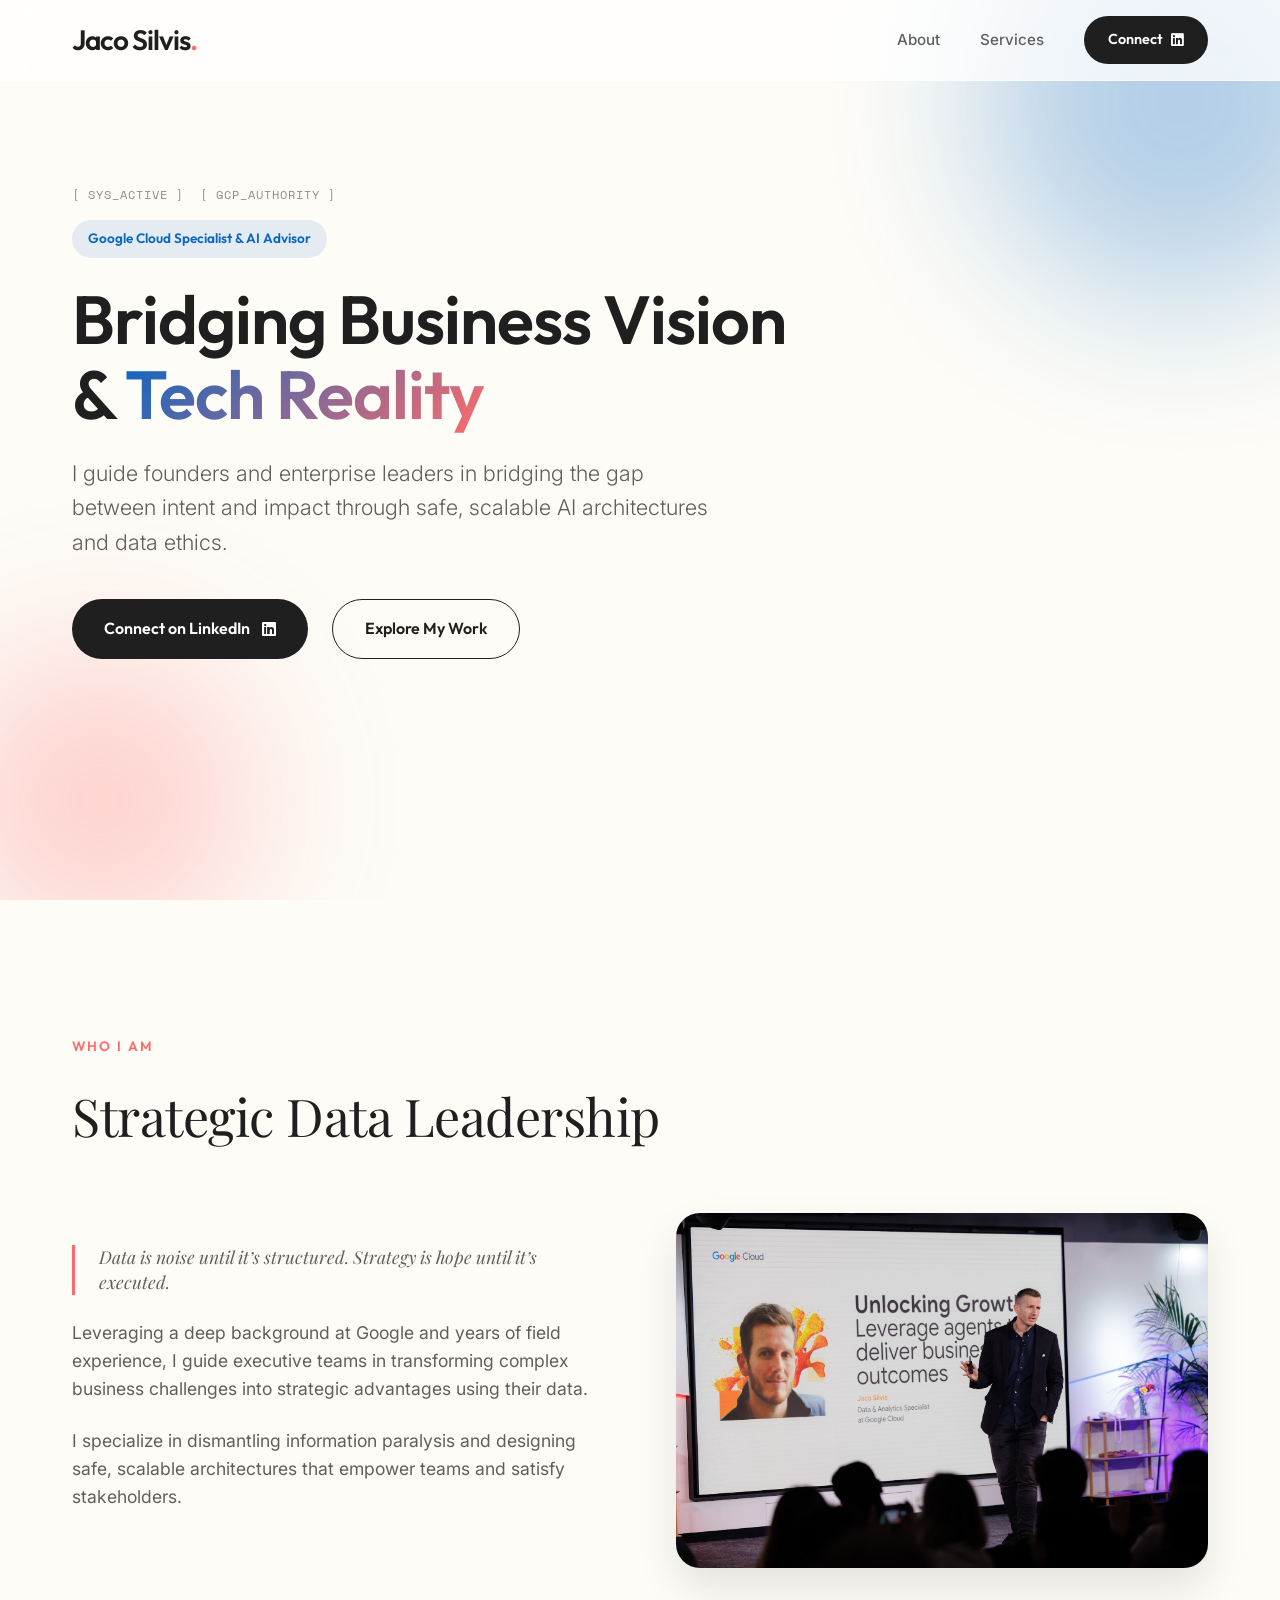
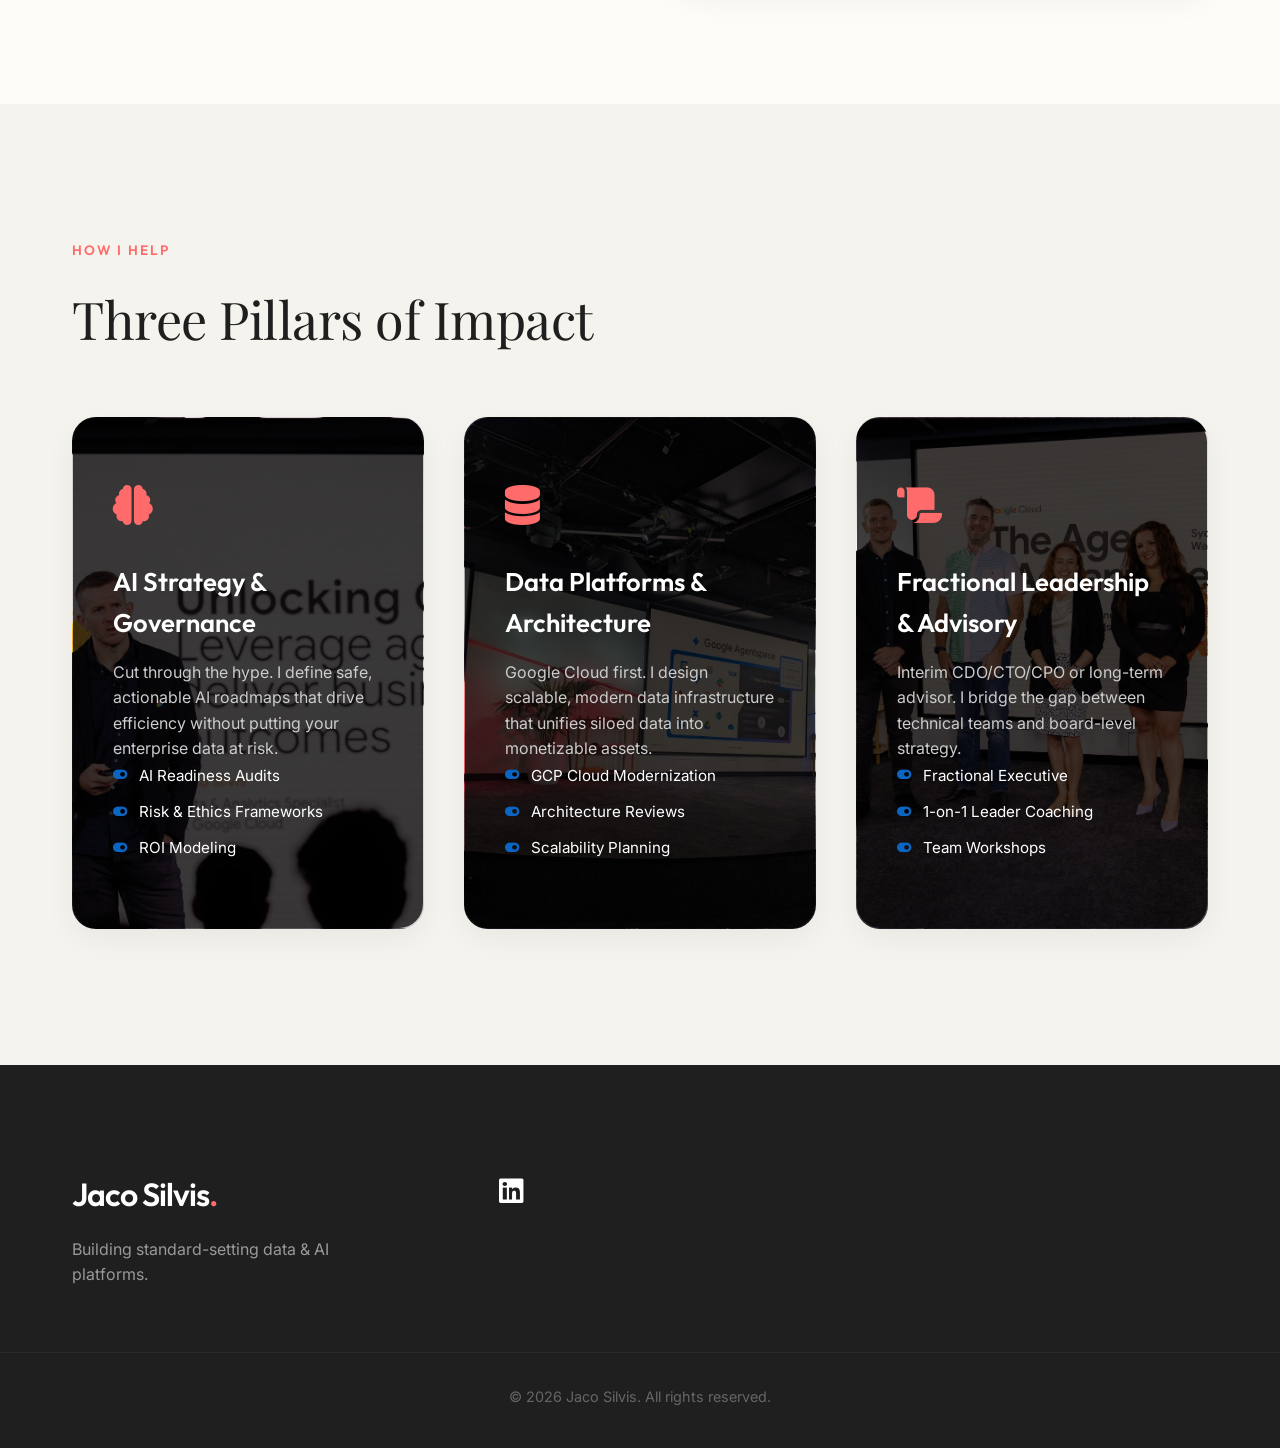
==== index.html @ 07508820 "feat: Initial release of Grand Cru prestige portfolio" ====
<!DOCTYPE html>
<html lang="en">
<head>
    <meta charset="UTF-8">
    <meta name="viewport" content="width=device-width, initial-scale=1.0">
    <title>Jaco Silvis | AI Strategy & Data Leadership</title>
    <meta name="description" content="Jaco Silvis - Google Cloud Specialist, Fractional Leader, and AI Strategist. Bridging the gap between business vision and tech reality.">
    
    <!-- Open Graph for LinkedIn sharing -->
    <meta property="og:title" content="Jaco Silvis | AI Strategy & Data Leadership">
    <meta property="og:description" content="Bridging the gap between business vision and tech reality.">
    <meta property="og:type" content="website">
    
    <!-- Fonts: Adding Playfair Display for headers -->
    <link rel="preconnect" href="https://fonts.googleapis.com">
    <link rel="preconnect" href="https://fonts.gstatic.com" crossorigin>
    <link href="https://fonts.googleapis.com/css2?family=Inter:wght@300;400;500;600&family=Outfit:wght@400;600;800&family=Playfair+Display:ital,wght@0,400;0,600;1,400&family=Space+Mono&display=swap" rel="stylesheet">
    
    <!-- FontAwesome for icons -->
    <link rel="stylesheet" href="https://cdnjs.cloudflare.com/ajax/libs/font-awesome/6.4.0/css/all.min.css">

    <link rel="icon" type="image/png" href="Photos/favicon.png">
    <link rel="stylesheet" href="index.css">
    <script defer src="index.js"></script>
</head>
<body>
    <!-- Header -->
    <header id="site-header" class="glass-header">
        <div class="container header-container">
            <div class="logo">
                <a href="#hero" class="logo-link">Jaco Silvis<span class="accent-dot">.</span></a>
            </div>
            <nav id="main-nav">
                <ul>
                    <li><a href="#about" class="nav-link">About</a></li>
                    <li><a href="#services" class="nav-link">Services</a></li>
                    <li><a href="https://www.linkedin.com/in/jacosilvis/" target="_blank" rel="noopener noreferrer" class="cta-button-nav">Connect <i class="fa-brands fa-linkedin"></i></a></li>
                </ul>
            </nav>
            <button id="mobile-menu-btn" aria-label="Toggle Menu">
                <span class="bar"></span>
                <span class="bar"></span>
                <span class="bar"></span>
            </button>
        </div>
    </header>

    <main>
        <!-- Hero Section -->
        <section id="hero" class="hero-section">
            <div class="hero-bg-geometry">
                <div class="glow-sphere sphere-1"></div>
                <div class="glow-sphere sphere-2"></div>
            </div>
            <div class="container hero-container">
                <div class="hero-content reveal">
                    <div class="hud-badges">
                        <span class="mono-tag">[ SYS_ACTIVE ]</span>
                        <span class="mono-tag">[ GCP_AUTHORITY ]</span>
                    </div>
                    <span class="badge">Google Cloud Specialist & AI Advisor</span>
                    <h1 class="">Bridging Business Vision & <span class="gradient-text">Tech Reality</span></h1>
                    <p class="subtitle">I guide founders and enterprise leaders in bridging the gap between intent and impact through safe, scalable AI architectures and data ethics.</p>
                    <div class="hero-actions">
                        <a href="https://www.linkedin.com/in/jacosilvis/" target="_blank" rel="noopener noreferrer" class="primary-btn">Connect on LinkedIn <i class="fa-brands fa-linkedin"></i></a>
                        <a href="#services" class="secondary-btn">Explore My Work</a>
                    </div>
                </div>
            </div>
        </section>

        <!-- About / Bio Section -->
        <section id="about" class="about-section">
            <div class="container about-container">
                <div class="section-header reveal">
                    <span class="section-badge">Who I Am</span>
                    <h2 class="serif-title">Strategic Data Leadership</h2>
                </div>
                <div class="about-grid">
                    <div class="about-text reveal">
                        <p class="editorial-quote">Data is noise until it’s structured. Strategy is hope until it’s executed.</p>
                        <p>Leveraging a deep background at Google and years of field experience, I guide executive teams in transforming complex business challenges into strategic advantages using their data.</p>
                        <p>I specialize in dismantling information paralysis and designing safe, scalable architectures that empower teams and satisfy stakeholders.</p>
                    </div>
                    <div class="about-image reveal">
                        <!-- Path fixed to relative Photos folder in root -->
                        <img src="Photos/Google%20Agent%20Forum%20Finals_0081.jpg" alt="Jaco Silvis presenting at Google Cloud Agent Forum" class="premium-image">
                    </div>
                </div>
            </div>
        </section>

        <!-- Services Section -->
        <section id="services" class="services-section">
            <div class="container">
                <div class="section-header reveal">
                    <span class="section-badge">How I Help</span>
                    <h2 class="serif-title">Three Pillars of Impact</h2>
                </div>
                <div class="services-grid">
                    <!-- Pillar 1 -->
                    <div class="service-card reveal has-bg strategy-bg glow-card">
                        <div class="service-icon"><i class="fa-solid fa-brain"></i></div>
                        <h3>AI Strategy & Governance</h3>
                        <p>Cut through the hype. I define safe, actionable AI roadmaps that drive efficiency without putting your enterprise data at risk.</p>
                        <ul class="service-list">
                            <li>AI Readiness Audits</li>
                            <li>Risk & Ethics Frameworks</li>
                            <li>ROI Modeling</li>
                        </ul>
                    </div>

                    <!-- Pillar 2 -->
                    <div class="service-card reveal has-bg platform-bg glow-card">
                        <div class="service-icon"><i class="fa-solid fa-database"></i></div>
                        <h3>Data Platforms & Architecture</h3>
                        <p>Google Cloud first. I design scalable, modern data infrastructure that unifies siloed data into monetizable assets.</p>
                        <ul class="service-list">
                            <li>GCP Cloud Modernization</li>
                            <li>Architecture Reviews</li>
                            <li>Scalability Planning</li>
                        </ul>
                    </div>

                    <!-- Pillar 3 -->
                    <div class="service-card reveal has-bg fractional-bg glow-card">
                        <div class="service-icon"><i class="fa-solid fa-scroll"></i></div>
                        <h3>Fractional Leadership & Advisory</h3>
                        <p>Interim CDO/CTO/CPO or long-term advisor. I bridge the gap between technical teams and board-level strategy.</p>
                        <ul class="service-list">
                            <li>Fractional Executive</li>
                            <li>1-on-1 Leader Coaching</li>
                            <li>Team Workshops</li>
                        </ul>
                    </div>
                </div>
            </div>
        </section>

        </section>
    </main>

    <!-- Footer -->
    <footer id="site-footer">
        <div class="container footer-container">
            <div class="footer-left">
                <span class="logo-link">Jaco Silvis<span class="accent-dot">.</span></span>
                <p>Building standard-setting data & AI platforms.</p>
            </div>
            <div class="footer-right">
                <div class="footer-links">
                    <a href="https://www.linkedin.com/in/jacosilvis/" target="_blank" rel="noopener noreferrer" aria-label="LinkedIn"><i class="fa-brands fa-linkedin"></i></a>
                </div>
            </div>
        </div>
        <div class="footer-bottom">
            <p>&copy; 2026 Jaco Silvis. All rights reserved.</p>
        </div>
    </footer>
</body>
</html>
---- index.css ----
/* 
  Jaco Silvis - Personal Website CSS (Unified Synthesis)
  Theme: Ultra-Clean Modernist with Editorial Authority & Tech Edge
*/

:root {
    --bg-primary: #FDFCF7; /* Warm White */
    --bg-secondary: #F4F3ED; /* Soft Warm Gray */
    --text-primary: #1F1F1F; /* Dark Charcoal */
    --text-secondary: #5F5F5F; /* Medium Gray */
    --accent-blue: #0A66C2; /* Professional LinkedIn Blue */
    --accent-royal: #1E3A8A; /* Deep Royal Blue */
    --accent-coral: #FF6B6B; /* Vibrant Coral */
    --glass-bg: rgba(255, 255, 255, 0.75);
    --glass-border: rgba(255, 255, 255, 0.5);
    --shadow-soft: 0 10px 30px rgba(0, 0, 0, 0.05);
    --shadow-heavy: 0 20px 40px rgba(0, 0, 0, 0.1);
    --transition-smooth: all 0.4s cubic-bezier(0.165, 0.84, 0.44, 1);
}

* {
    margin: 0;
    padding: 0;
    box-sizing: border-box;
}

html {
    scroll-behavior: smooth;
    font-size: 16px;
    background-color: var(--bg-primary);
}

body {
    font-family: 'Inter', sans-serif;
    background-color: var(--bg-primary);
    color: var(--text-primary);
    line-height: 1.6;
    overflow-x: hidden;
}

/* Base Typography */
h1, h2, h3, .logo-link {
    font-family: 'Outfit', sans-serif;
    font-weight: 600;
    color: var(--text-primary);
}

/* v3 Editorial Typography Upgrade */
.serif-title {
    font-family: 'Playfair Display', serif;
    font-weight: 400; /* Regular weight for elegance */
    letter-spacing: -0.5px;
}

.serif-italic {
    font-family: 'Playfair Display', serif;
    font-style: italic;
}

.container {
    width: 100%;
    max-width: 1200px;
    margin: 0 auto;
    padding: 0 2rem;
}

/* --- Navigation & Header --- */
.glass-header {
    position: fixed;
    top: 0;
    left: 0;
    width: 100%;
    z-index: 1000;
    background: var(--glass-bg);
    backdrop-filter: blur(12px);
    -webkit-backdrop-filter: blur(12px);
    border-bottom: 1px solid var(--glass-border);
    transition: var(--transition-smooth);
}

.header-container {
    display: flex;
    justify-content: space-between;
    align-items: center;
    height: 5rem;
}

.logo-link {
    font-size: 1.75rem;
    text-decoration: none;
    letter-spacing: -1px;
}

.accent-dot {
    color: var(--accent-coral);
}

nav ul {
    display: flex;
    list-style: none;
    gap: 2.5rem;
    align-items: center;
}

.nav-link {
    text-decoration: none;
    color: var(--text-secondary);
    font-weight: 500;
    font-size: 0.95rem;
    transition: var(--transition-smooth);
    position: relative;
}

.nav-link:hover {
    color: var(--text-primary);
}

.nav-link::after {
    content: '';
    position: absolute;
    bottom: -5px;
    left: 0;
    width: 0;
    height: 2px;
    background: var(--accent-blue);
    transition: var(--transition-smooth);
}

.nav-link:hover::after {
    width: 100%;
}

.cta-button-nav {
    text-decoration: none;
    background: var(--text-primary);
    color: white;
    padding: 0.75rem 1.5rem;
    border-radius: 50px;
    font-family: 'Outfit', sans-serif;
    font-weight: 600;
    font-size: 0.9rem;
    display: flex;
    align-items: center;
    gap: 0.5rem;
    transition: var(--transition-smooth);
}

.cta-button-nav:hover {
    transform: translateY(-2px);
    background: var(--accent-blue);
    box-shadow: var(--shadow-soft);
}

#mobile-menu-btn {
    display: none;
    background: none;
    border: none;
    cursor: pointer;
    flex-direction: column;
    gap: 5px;
}

#mobile-menu-btn .bar {
    width: 25px;
    height: 2px;
    background-color: var(--text-primary);
    transition: var(--transition-smooth);
}

/* --- v2 HUD Badges --- */
.hud-badges {
    display: flex;
    gap: 1rem;
    margin-bottom: 1rem;
}

.mono-tag {
    font-family: 'Space Mono', monospace;
    font-size: 0.75rem;
    color: var(--text-secondary);
    letter-spacing: 1px;
    opacity: 0.7;
}

/* --- Hero Section --- */
.hero-section {
    position: relative;
    min-height: 100vh;
    display: flex;
    align-items: center;
    padding-top: 5rem;
    overflow: hidden;
}

.hero-bg-geometry {
    position: absolute;
    top: 0;
    left: 0;
    width: 100%;
    height: 100%;
    z-index: 1;
}

.glow-sphere {
    position: absolute;
    border-radius: 50%;
    filter: blur(80px);
    z-index: 1;
    opacity: 0.3; /* Subtle */
}

.sphere-1 {
    width: 400px;
    height: 400px;
    background: var(--accent-blue);
    top: -100px;
    right: -100px;
}

.sphere-2 {
    width: 300px;
    height: 300px;
    background: var(--accent-coral);
    bottom: -50px;
    left: -50px;
}

.hero-container {
    position: relative;
    z-index: 2;
}

.hero-content {
    max-width: 750px;
}

.badge {
    display: inline-block;
    background: rgba(10, 102, 194, 0.1);
    color: var(--accent-blue);
    padding: 0.5rem 1rem;
    border-radius: 500px;
    font-weight: 600;
    font-size: 0.85rem;
    margin-bottom: 1.5rem;
    font-family: 'Outfit', sans-serif;
}

.hero-content h1 {
    font-size: 4.25rem;
    line-height: 1.1;
    margin-bottom: 1.5rem;
    letter-spacing: -1px;
}

.gradient-text {
    background: linear-gradient(135deg, var(--accent-blue), var(--accent-coral));
    -webkit-background-clip: text;
    -webkit-text-fill-color: transparent;
}

.subtitle {
    font-size: 1.35rem;
    color: var(--text-secondary);
    margin-bottom: 2.5rem;
    max-width: 650px;
    font-weight: 300;
}

.hero-actions {
    display: flex;
    gap: 1.5rem;
}

.primary-btn {
    text-decoration: none;
    background: var(--text-primary);
    color: white;
    padding: 1rem 2rem;
    border-radius: 50px;
    font-family: 'Outfit', sans-serif;
    font-weight: 600;
    display: flex;
    align-items: center;
    gap: 0.75rem;
    transition: var(--transition-smooth);
}

.primary-btn:hover {
    background: var(--accent-blue);
    transform: translateY(-3px);
    box-shadow: var(--shadow-heavy);
}

.secondary-btn {
    text-decoration: none;
    color: var(--text-primary);
    padding: 1rem 2rem;
    border-radius: 50px;
    font-family: 'Outfit', sans-serif;
    font-weight: 600;
    border: 1px solid var(--text-primary);
    transition: var(--transition-smooth);
}

.secondary-btn:hover {
    background: var(--bg-secondary);
    transform: translateY(-3px);
}

/* --- Section Styling --- */
section {
    padding: 8.5rem 0;
}

.section-badge {
    color: var(--accent-coral);
    font-weight: 600;
    font-size: 0.85rem;
    letter-spacing: 2px;
    text-transform: uppercase;
    display: block;
    margin-bottom: 1rem;
    font-family: 'Outfit', sans-serif;
}

.section-header h2 {
    font-size: 3.25rem;
    letter-spacing: -0.5px;
    margin-bottom: 3.5rem;
}

/* --- About Section --- */
.about-grid {
    display: grid;
    grid-template-columns: 1fr 1fr;
    gap: 4.5rem;
    align-items: center;
}

.about-text p {
    font-size: 1.1rem;
    color: var(--text-secondary);
    margin-bottom: 1.5rem;
}

/* v3 Editorial Quote */
.editorial-quote {
    font-family: 'Playfair Display', serif;
    font-size: 1.4rem;
    font-style: italic;
    color: var(--text-primary);
    border-left: 3px solid var(--accent-coral);
    padding-left: 1.5rem;
    margin-bottom: 2.5rem;
    line-height: 1.4;
    font-weight: 400;
}

.about-image {
    position: relative;
    border-radius: 24px;
    overflow: hidden;
    box-shadow: var(--shadow-heavy);
    transition: var(--transition-smooth);
    max-height: 500px;
}

.about-image:hover {
    transform: scale(1.02);
}

.premium-image {
    width: 100%;
    height: 100%;
    display: block;
    object-fit: cover;
}

/* --- Services Section --- */
.services-section {
    background-color: var(--bg-secondary);
}

.services-grid {
    display: grid;
    grid-template-columns: repeat(3, 1fr);
    gap: 2.5rem;
}

.service-card {
    background: white;
    padding: 3.5rem 2.5rem;
    border-radius: 24px;
    box-shadow: var(--shadow-soft);
    transition: var(--transition-smooth);
    border: 1px solid rgba(0,0,0,0.02);
}

/* v2 Hover Glow */
.glow-card:hover {
    transform: translateY(-10px);
    box-shadow: 0 20px 40px rgba(10, 102, 194, 0.1);
    border-color: rgba(10, 102, 194, 0.3);
}

.service-card.has-bg {
    position: relative;
    background-size: cover;
    background-position: center;
    color: white;
}

.service-card.has-bg::before {
    content: '';
    position: absolute;
    top: 0;
    left: 0;
    width: 100%;
    height: 100%;
    background: rgba(0, 0, 0, 0.75); /* Dark overlay */
    z-index: 1;
    border-radius: 24px;
}

.service-card.has-bg > * {
    position: relative;
    z-index: 2;
}

.service-card.has-bg h3 {
    color: white;
}

.service-card.has-bg p {
    color: #cccccc;
}

.service-card.has-bg .service-list li {
    color: white;
}

.fractional-bg {
    background-image: url('Photos/Google%20Agent%20Forum%20Finals_0040.jpg');
}

.strategy-bg {
    background-image: url('Photos/Google%20Agent%20Forum%20Finals_0084.jpg');
}

.platform-bg {
    background-image: url('Photos/c3d35ae3-5fc9-46b0-8287-623e329f5ef6.jpeg');
}

.service-icon {
    font-size: 2.5rem;
    color: var(--accent-coral);
    margin-bottom: 1.5rem;
}

.service-card h3 {
    font-size: 1.6rem;
    margin-bottom: 1rem;
    font-family: 'Outfit', sans-serif;
}

.service-card p {
    color: var(--text-secondary);
    margin-bottom: 2rem;
    font-size: 1rem;
    height: 4.5rem;
}

.service-list {
    list-style: none;
}

.service-list li {
    font-size: 0.95rem;
    color: var(--text-primary);
    margin-bottom: 0.75rem;
    display: flex;
    align-items: center;
    gap: 0.75rem;
}

.service-list li::before {
    content: '\f205';
    font-family: 'Font Awesome 6 Free';
    font-weight: 900;
    color: var(--accent-blue);
    font-size: 0.8rem;
}

/* --- Resources Section --- */
.resources-grid {
    display: grid;
    grid-template-columns: 1fr 1fr;
    gap: 2.5rem;
}

.resource-card {
    background: white;
    padding: 3rem;
    border-radius: 24px;
    box-shadow: var(--shadow-soft);
    transition: var(--transition-smooth);
    position: relative;
    overflow: hidden;
}

.resource-card:hover {
    transform: scale(1.02);
    box-shadow: var(--shadow-heavy);
}

.resource-card .tag {
    display: inline-block;
    background: var(--bg-secondary);
    color: var(--text-secondary);
    padding: 0.4rem 0.8rem;
    border-radius: 5px;
    font-size: 0.8rem;
    font-weight: 600;
    margin-bottom: 1.5rem;
}

.resource-card h3 {
    font-size: 1.6rem;
    margin-bottom: 1rem;
    line-height: 1.3;
}

.resource-card p {
    color: var(--text-secondary);
    margin-bottom: 2rem;
}

.arrow-link {
    text-decoration: none;
    color: var(--accent-blue);
    font-weight: 600;
    display: flex;
    align-items: center;
    gap: 0.5rem;
    transition: var(--transition-smooth);
}

.arrow-link:hover {
    gap: 1rem;
}

/* --- Footer --- */
#site-footer {
    background: var(--text-primary);
    color: white;
    padding: 6.5rem 0 2.5rem;
}

.footer-container {
    display: grid;
    grid-template-columns: 1fr 2fr;
    gap: 4.5rem;
    margin-bottom: 4em;
}

.footer-left .logo-link {
    color: white;
    font-size: 2rem;
    margin-bottom: 1rem;
    display: block;
}

.footer-left p {
    color: #999;
    max-width: 300px;
}

.footer-right {
    display: grid;
    grid-template-columns: 1fr auto;
    gap: 3.5rem;
    align-items: start;
}

.newsletter-box h4 {
    color: white;
    font-family: 'Outfit', sans-serif;
    margin-bottom: 1rem;
}

.newsletter-form {
    display: flex;
    gap: 1rem;
    margin-bottom: 0.5rem;
}

.newsletter-form input {
    flex: 1;
    background: rgba(255,255,255,0.05);
    border: 1px solid rgba(255,255,255,0.1);
    padding: 1.25rem;
    border-radius: 12px;
    color: white;
    font-family: 'Inter', sans-serif;
}

.newsletter-form input:focus {
    outline: none;
    border-color: var(--accent-blue);
    background: rgba(255,255,255,0.1);
}

.submit-btn {
    background: var(--accent-blue);
    color: white;
    border: none;
    padding: 1.25rem 1.5rem;
    border-radius: 12px;
    cursor: pointer;
    transition: var(--transition-smooth);
}

.submit-btn:hover {
    background: var(--accent-coral);
    transform: translateY(-2px);
}

.form-disclaimer {
    font-size: 0.8rem;
    color: #666;
}

.footer-links a {
    color: white;
    font-size: 1.75rem;
    transition: var(--transition-smooth);
}

.footer-links a:hover {
    color: var(--accent-blue);
}

.footer-bottom {
    border-top: 1px solid rgba(255,255,255,0.05);
    padding-top: 2rem;
    text-align: center;
    color: #666;
    font-size: 0.9rem;
}

/* --- Animations --- */
.reveal {
    opacity: 0;
    transform: translateY(30px);
    transition: opacity 0.8s ease, transform 0.8s ease;
}

.reveal.active {
    opacity: 1;
    transform: translateY(0);
}

/* --- Responsive Media Queries --- */
@media (max-width: 1024px) {
    .hero-content h1 { font-size: 3.75rem; }
    .services-grid { grid-template-columns: 1fr 1fr; }
    .about-grid { grid-template-columns: 1fr; gap: 3.5rem; }
}

@media (max-width: 768px) {
    .header-container { padding: 0: 1.5rem; }
    nav { display: none; }
    
    #main-nav.active {
        display: block;
        position: absolute;
        top: 5rem;
        left: 0;
        width: 100%;
        background: var(--glass-bg);
        backdrop-filter: blur(12px);
        -webkit-backdrop-filter: blur(12px);
        padding: 2.5rem;
        border-bottom: 1px solid var(--glass-border);
        box-shadow: var(--shadow-heavy);
        z-index: 999;
    }
    
    #main-nav.active ul {
        flex-direction: column;
        gap: 1.5rem;
        align-items: flex-start;
    }
    
    #mobile-menu-btn { display: flex; }
    
    .hero-content h1 { font-size: 3rem; }
    .hero-actions { flex-direction: column; }
    
    .services-grid { grid-template-columns: 1fr; }
    .resources-grid { grid-template-columns: 1fr; }
    
    .footer-container { grid-template-columns: 1fr; gap: 3.5rem; }
    .footer-right { grid-template-columns: 1fr; }
}
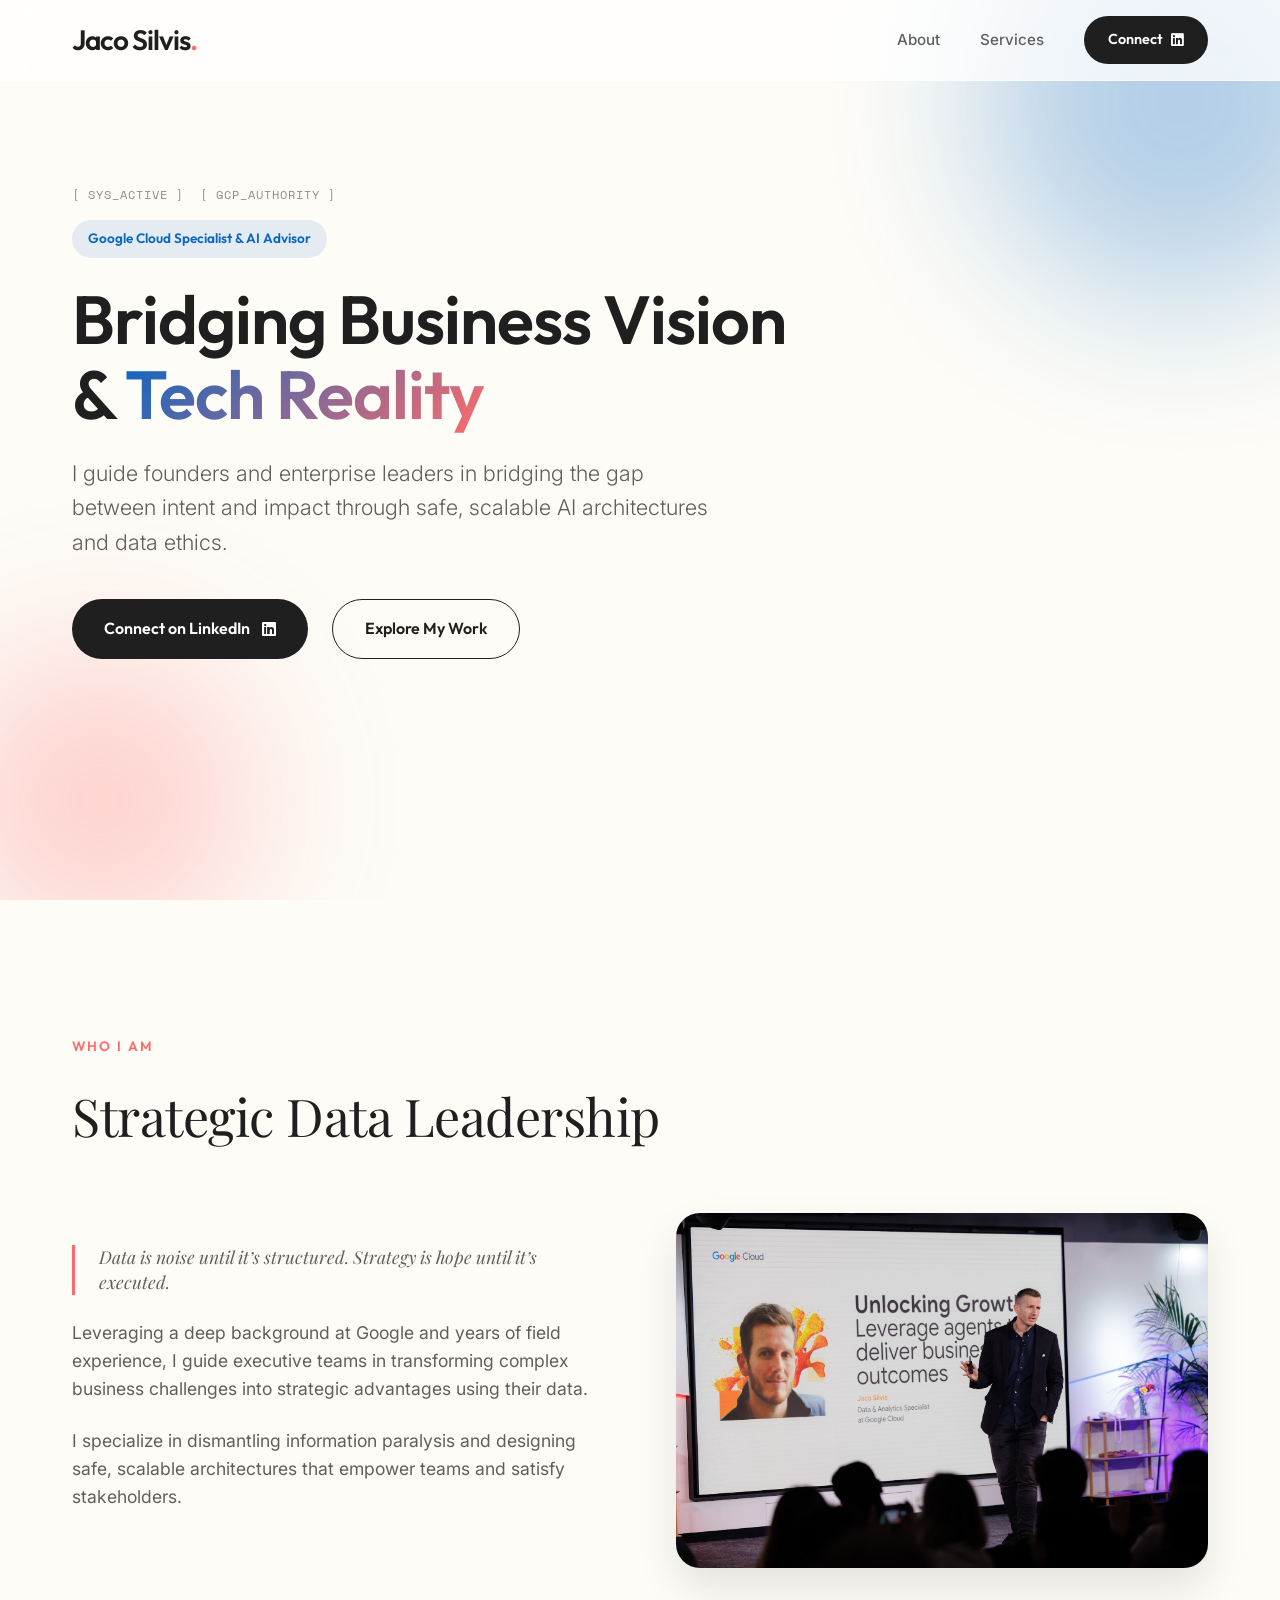
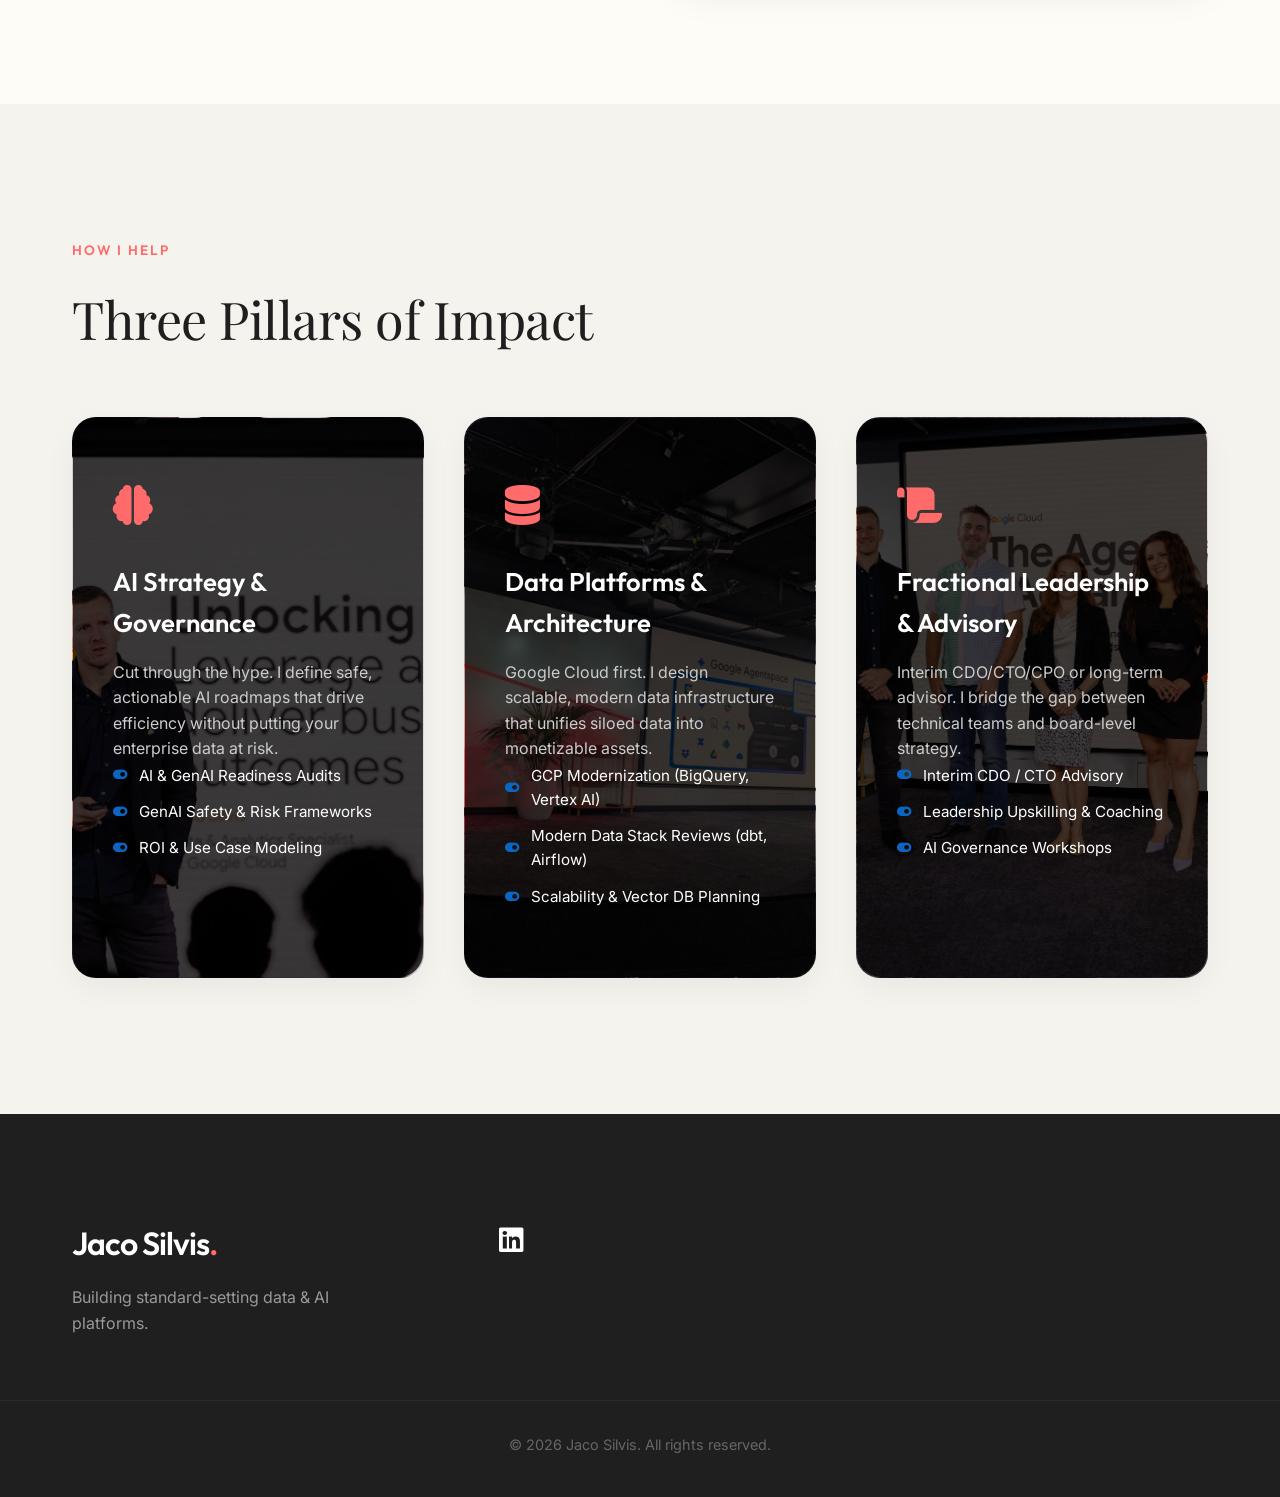
==== commit e7e53752: "geo" ====
--- a/index.html
+++ b/index.html
@@ -5,11 +5,14 @@
     <meta name="viewport" content="width=device-width, initial-scale=1.0">
     <title>Jaco Silvis | AI Strategy & Data Leadership</title>
     <meta name="description" content="Jaco Silvis - Google Cloud Specialist, Fractional Leader, and AI Strategist. Bridging the gap between business vision and tech reality.">
+    <meta name="author" content="Jaco Silvis">
     
     <!-- Open Graph for LinkedIn sharing -->
     <meta property="og:title" content="Jaco Silvis | AI Strategy & Data Leadership">
     <meta property="og:description" content="Bridging the gap between business vision and tech reality.">
     <meta property="og:type" content="website">
+    <meta property="og:url" content="https://jacosilvis.github.io/jsverse/">
+    <meta property="og:image" content="https://jacosilvis.github.io/jsverse/Photos/Google%20Agent%20Forum%20Finals_0081.jpg">
     
     <!-- Fonts: Adding Playfair Display for headers -->
     <link rel="preconnect" href="https://fonts.googleapis.com">
@@ -19,9 +22,32 @@
     <!-- FontAwesome for icons -->
     <link rel="stylesheet" href="https://cdnjs.cloudflare.com/ajax/libs/font-awesome/6.4.0/css/all.min.css">
 
-    <link rel="icon" type="image/png" href="Photos/favicon.png">
+    <link rel="icon" type="image/png" href="Photos/purple_favicon.png">
     <link rel="stylesheet" href="index.css">
     <script defer src="index.js"></script>
+    <!-- Generative Engine Optimization (GEO) / Structured Data -->
+    <script type="application/ld+json">
+    {
+      "@context": "https://schema.org",
+      "@type": "Person",
+      "name": "Jaco Silvis",
+      "jobTitle": "Google Cloud Specialist & AI Advisor",
+      "description": "Google Cloud Specialist, Fractional Leader, and AI Strategist. Bridging the gap between business vision and tech reality.",
+      "url": "https://jacosilvis.github.io/jsverse/",
+      "image": "https://jacosilvis.github.io/jsverse/Photos/Google%20Agent%20Forum%20Finals_0081.jpg",
+      "sameAs": [
+        "https://www.linkedin.com/in/jacosilvis/"
+      ],
+      "knowsAbout": [
+        "AI Strategy",
+        "Google Cloud Platform (GCP)",
+        "Generative AI (Vertex AI / LLMs)",
+        "Data Architecture & Governance",
+        "Fractional Leadership (CDO/CTO)",
+        "Data Ethics & Risk Management"
+      ]
+    }
+    </script>
 </head>
 <body>
     <!-- Header -->
@@ -104,9 +130,9 @@
                         <h3>AI Strategy & Governance</h3>
                         <p>Cut through the hype. I define safe, actionable AI roadmaps that drive efficiency without putting your enterprise data at risk.</p>
                         <ul class="service-list">
-                            <li>AI Readiness Audits</li>
-                            <li>Risk & Ethics Frameworks</li>
-                            <li>ROI Modeling</li>
+                            <li>AI & GenAI Readiness Audits</li>
+                            <li>GenAI Safety & Risk Frameworks</li>
+                            <li>ROI & Use Case Modeling</li>
                         </ul>
                     </div>
 
@@ -116,9 +142,9 @@
                         <h3>Data Platforms & Architecture</h3>
                         <p>Google Cloud first. I design scalable, modern data infrastructure that unifies siloed data into monetizable assets.</p>
                         <ul class="service-list">
-                            <li>GCP Cloud Modernization</li>
-                            <li>Architecture Reviews</li>
-                            <li>Scalability Planning</li>
+                            <li>GCP Modernization (BigQuery, Vertex AI)</li>
+                            <li>Modern Data Stack Reviews (dbt, Airflow)</li>
+                            <li>Scalability & Vector DB Planning</li>
                         </ul>
                     </div>
 
@@ -128,9 +154,9 @@
                         <h3>Fractional Leadership & Advisory</h3>
                         <p>Interim CDO/CTO/CPO or long-term advisor. I bridge the gap between technical teams and board-level strategy.</p>
                         <ul class="service-list">
-                            <li>Fractional Executive</li>
-                            <li>1-on-1 Leader Coaching</li>
-                            <li>Team Workshops</li>
+                            <li>Interim CDO / CTO Advisory</li>
+                            <li>Leadership Upskilling & Coaching</li>
+                            <li>AI Governance Workshops</li>
                         </ul>
                     </div>
                 </div>
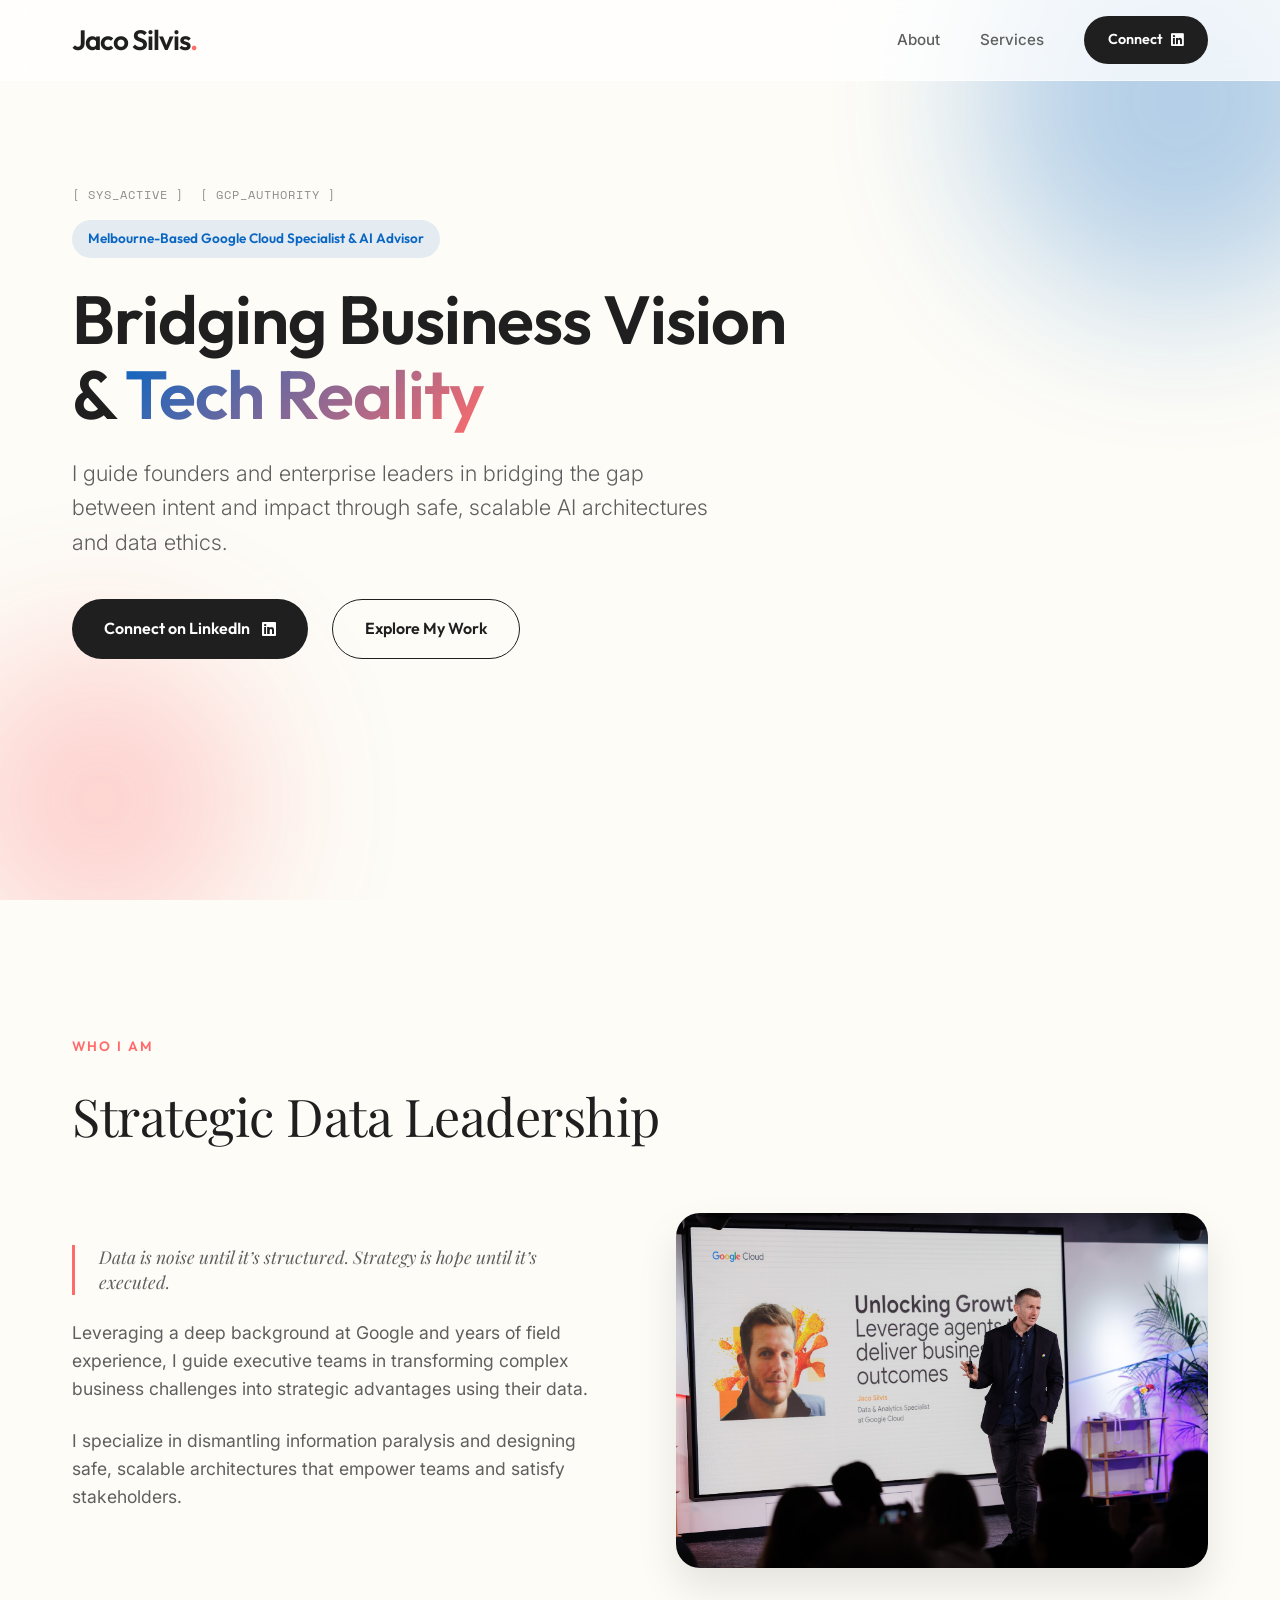
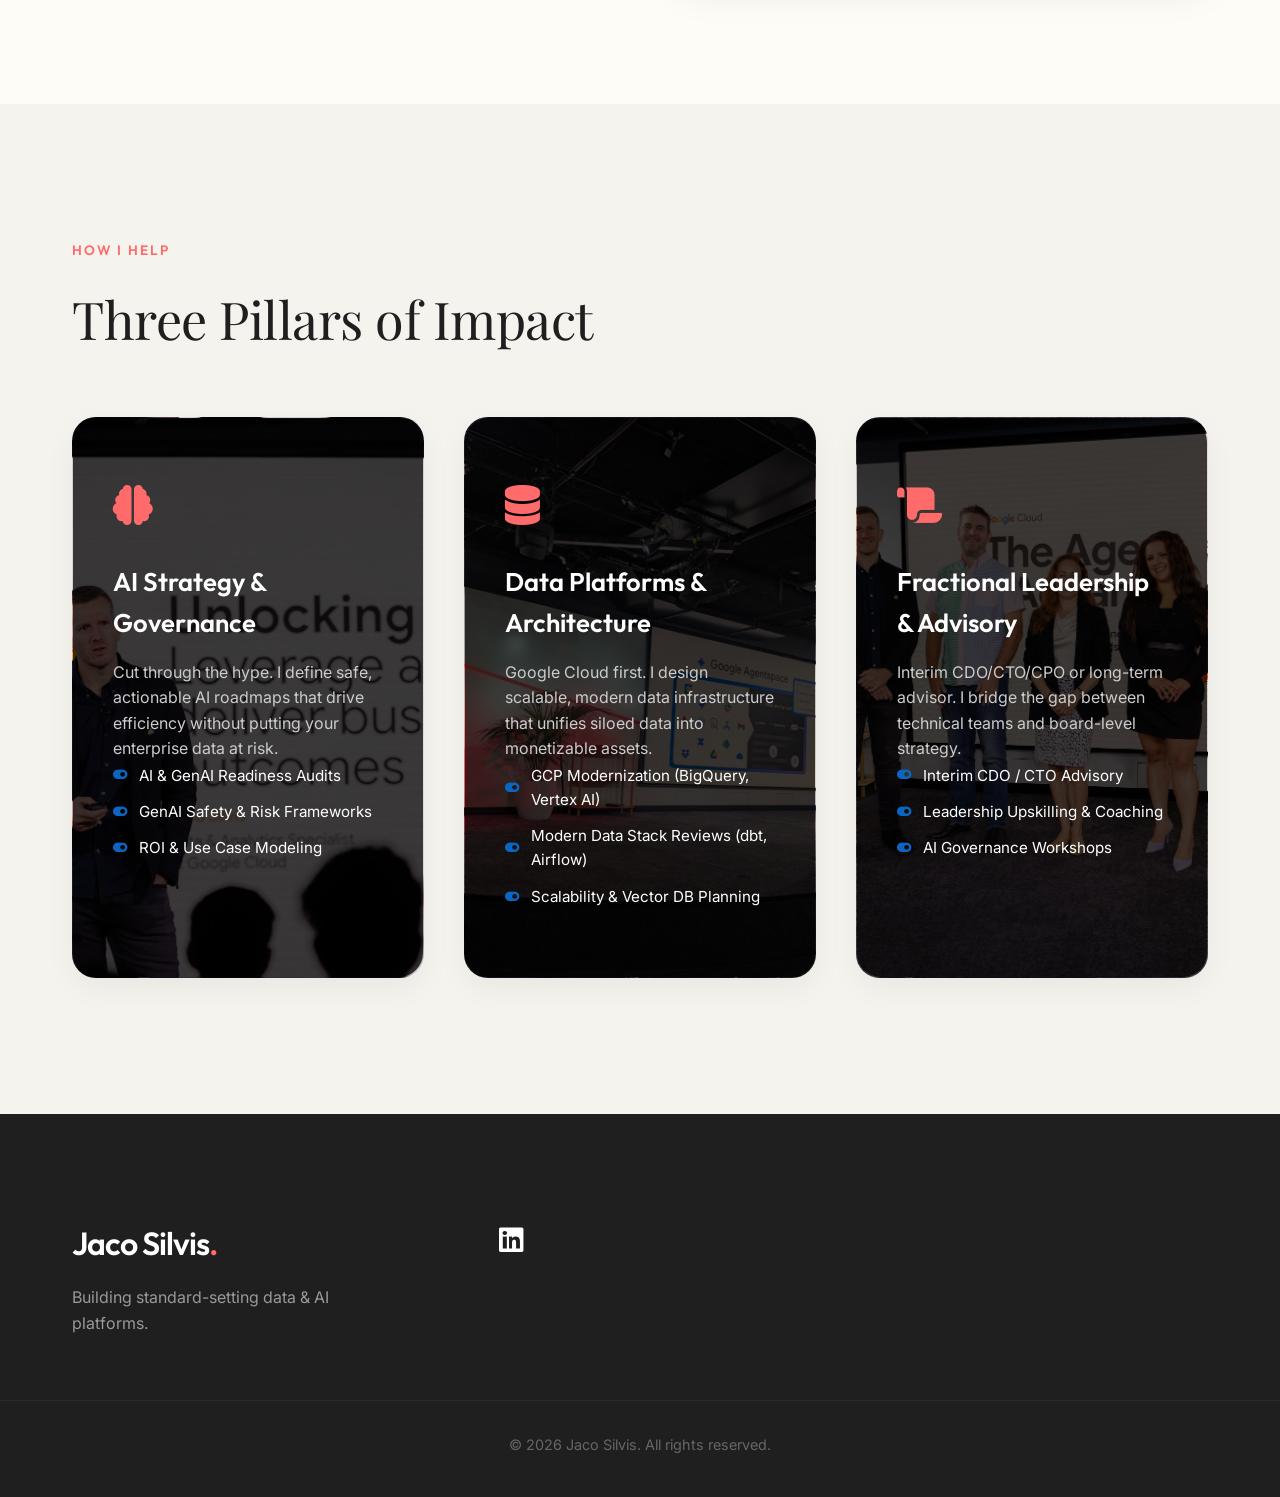
==== commit 70ecf182: "updates to location tags" ====
--- a/index.html
+++ b/index.html
@@ -4,7 +4,7 @@
     <meta charset="UTF-8">
     <meta name="viewport" content="width=device-width, initial-scale=1.0">
     <title>Jaco Silvis | AI Strategy & Data Leadership</title>
-    <meta name="description" content="Jaco Silvis - Google Cloud Specialist, Fractional Leader, and AI Strategist. Bridging the gap between business vision and tech reality.">
+    <meta name="description" content="Jaco Silvis - Melbourne-based Google Cloud Specialist, Fractional Leader, and AI Strategist. Bridging the gap between business vision and tech reality.">
     <meta name="author" content="Jaco Silvis">
     
     <!-- Open Graph for LinkedIn sharing -->
@@ -35,6 +35,12 @@
       "description": "Google Cloud Specialist, Fractional Leader, and AI Strategist. Bridging the gap between business vision and tech reality.",
       "url": "https://jacosilvis.github.io/jsverse/",
       "image": "https://jacosilvis.github.io/jsverse/Photos/Google%20Agent%20Forum%20Finals_0081.jpg",
+      "address": {
+        "@type": "PostalAddress",
+        "addressLocality": "Melbourne",
+        "addressRegion": "VIC",
+        "addressCountry": "Australia"
+      },
       "sameAs": [
         "https://www.linkedin.com/in/jacosilvis/"
       ],
@@ -84,7 +90,7 @@
                         <span class="mono-tag">[ SYS_ACTIVE ]</span>
                         <span class="mono-tag">[ GCP_AUTHORITY ]</span>
                     </div>
-                    <span class="badge">Google Cloud Specialist & AI Advisor</span>
+                    <span class="badge">Melbourne-Based Google Cloud Specialist & AI Advisor</span>
                     <h1 class="">Bridging Business Vision & <span class="gradient-text">Tech Reality</span></h1>
                     <p class="subtitle">I guide founders and enterprise leaders in bridging the gap between intent and impact through safe, scalable AI architectures and data ethics.</p>
                     <div class="hero-actions">
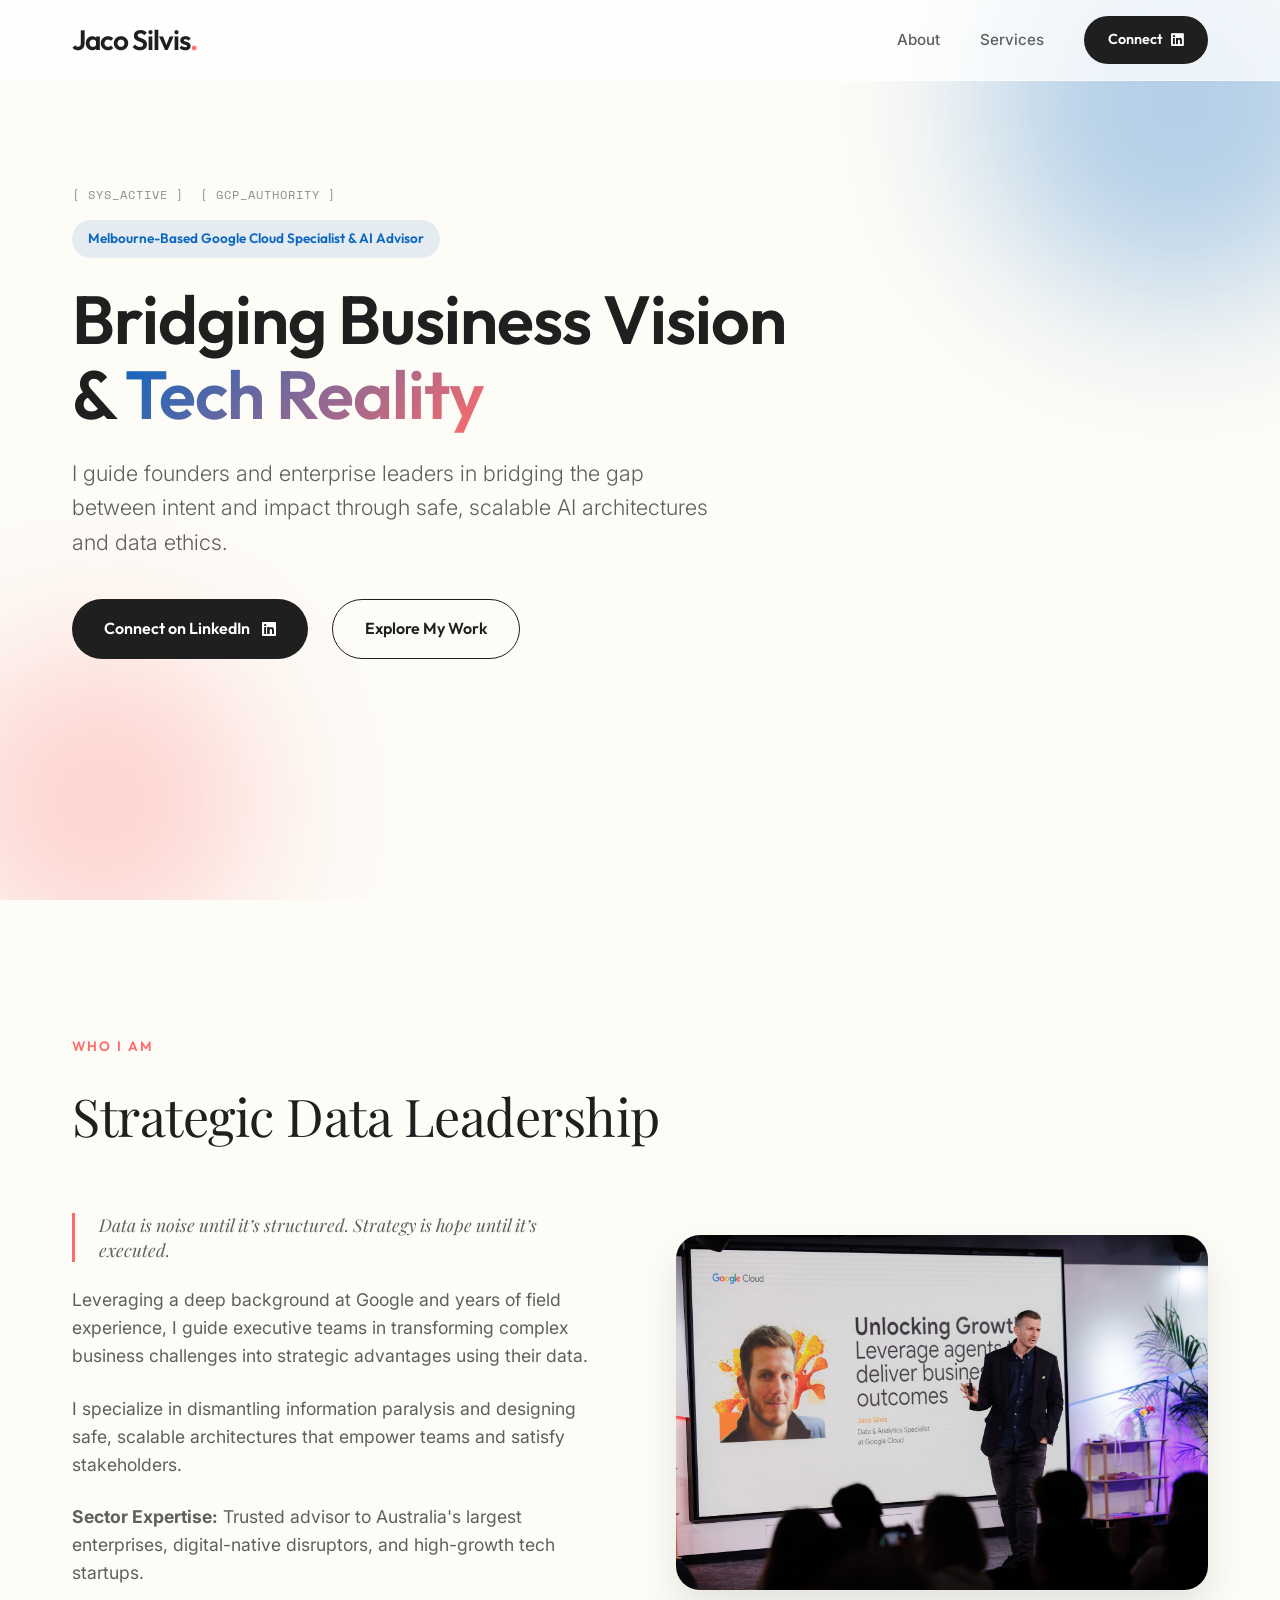
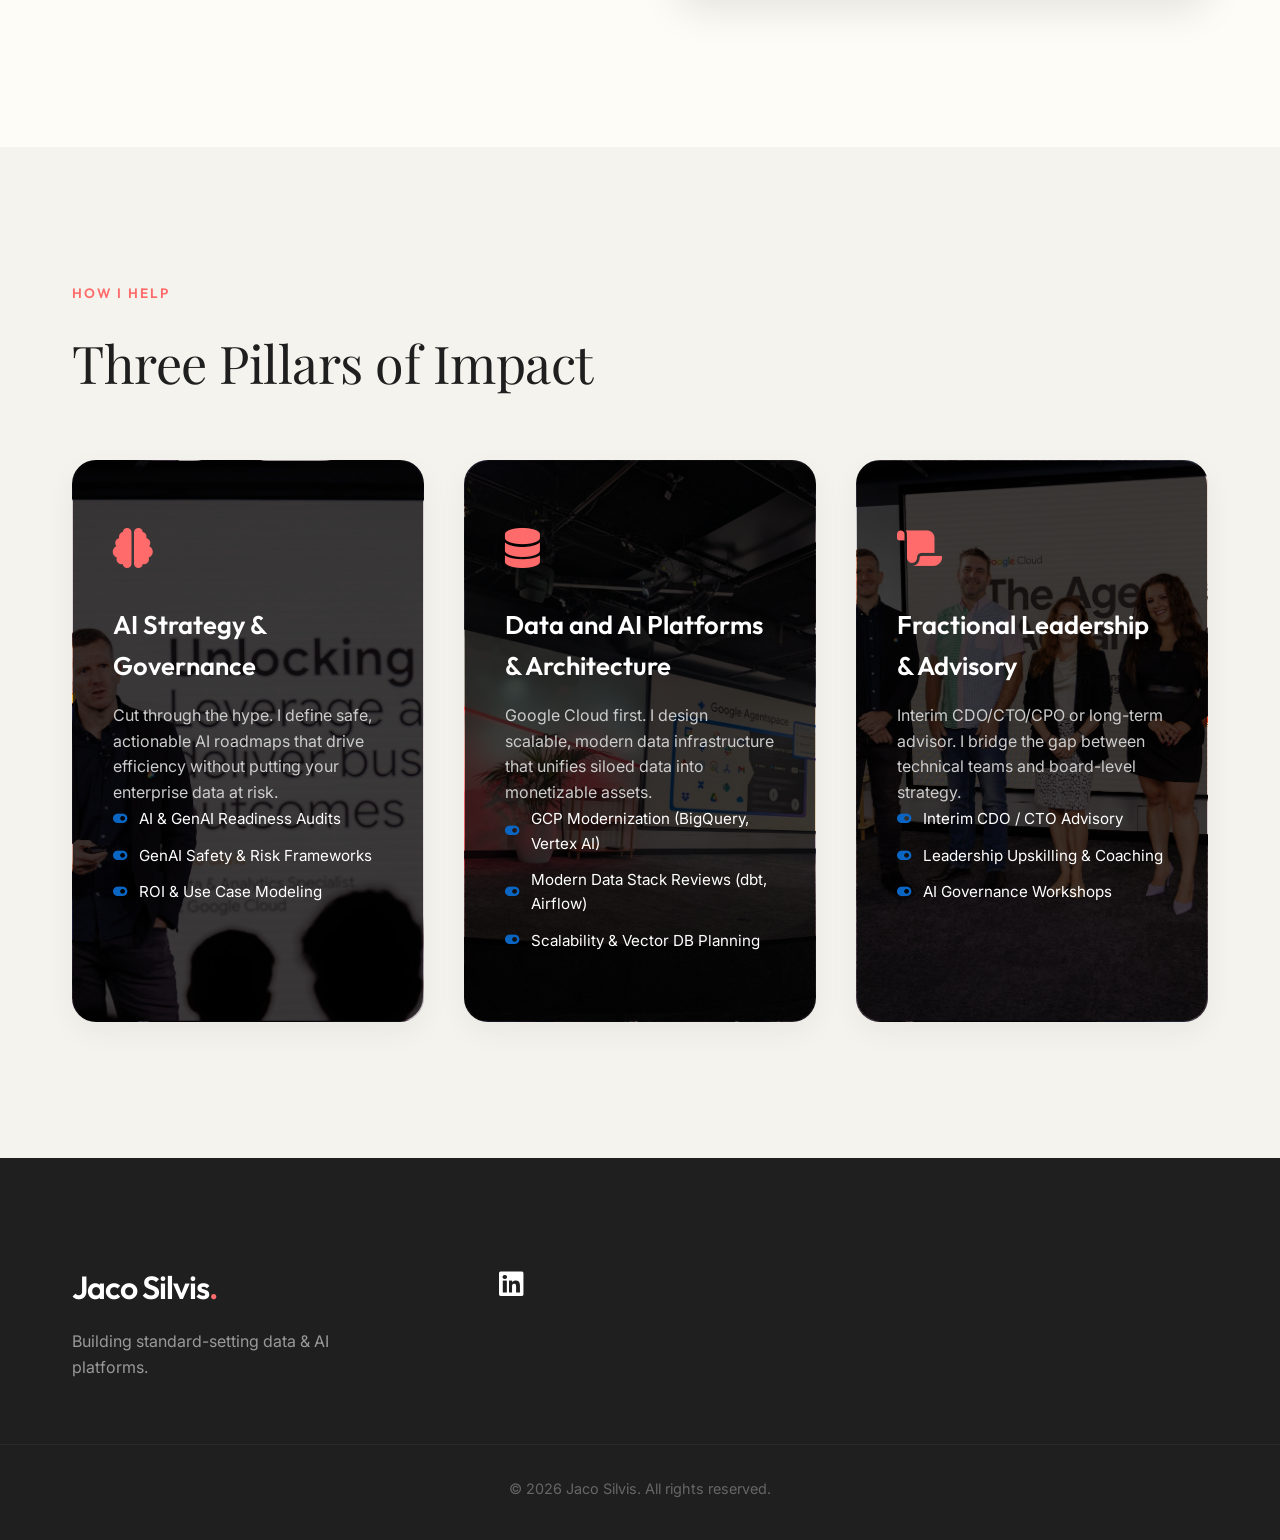
==== commit b0de9f82: "updates to headers" ====
--- a/index.html
+++ b/index.html
@@ -90,8 +90,8 @@
                         <span class="mono-tag">[ SYS_ACTIVE ]</span>
                         <span class="mono-tag">[ GCP_AUTHORITY ]</span>
                     </div>
-                    <span class="badge">Melbourne-Based Google Cloud Specialist & AI Advisor</span>
-                    <h1 class="">Bridging Business Vision & <span class="gradient-text">Tech Reality</span></h1>
+                    <h1 class="badge">Melbourne-Based Google Cloud Specialist & AI Advisor</h1>
+                    <h2 class="hero-title">Bridging Business Vision & <span class="gradient-text">Tech Reality</span></h2>
                     <p class="subtitle">I guide founders and enterprise leaders in bridging the gap between intent and impact through safe, scalable AI architectures and data ethics.</p>
                     <div class="hero-actions">
                         <a href="https://www.linkedin.com/in/jacosilvis/" target="_blank" rel="noopener noreferrer" class="primary-btn">Connect on LinkedIn <i class="fa-brands fa-linkedin"></i></a>
@@ -113,6 +113,7 @@
                         <p class="editorial-quote">Data is noise until it’s structured. Strategy is hope until it’s executed.</p>
                         <p>Leveraging a deep background at Google and years of field experience, I guide executive teams in transforming complex business challenges into strategic advantages using their data.</p>
                         <p>I specialize in dismantling information paralysis and designing safe, scalable architectures that empower teams and satisfy stakeholders.</p>
+                        <p><strong>Sector Expertise:</strong> Trusted advisor to Australia's largest enterprises, digital-native disruptors, and high-growth tech startups.</p>
                     </div>
                     <div class="about-image reveal">
                         <!-- Path fixed to relative Photos folder in root -->
@@ -145,7 +146,7 @@
                     <!-- Pillar 2 -->
                     <div class="service-card reveal has-bg platform-bg glow-card">
                         <div class="service-icon"><i class="fa-solid fa-database"></i></div>
-                        <h3>Data Platforms & Architecture</h3>
+                        <h3>Data and AI Platforms & Architecture</h3>
                         <p>Google Cloud first. I design scalable, modern data infrastructure that unifies siloed data into monetizable assets.</p>
                         <ul class="service-list">
                             <li>GCP Modernization (BigQuery, Vertex AI)</li>
--- a/index.css
+++ b/index.css
@@ -246,7 +246,7 @@
     font-family: 'Outfit', sans-serif;
 }
 
-.hero-content h1 {
+.hero-title {
     font-size: 4.25rem;
     line-height: 1.1;
     margin-bottom: 1.5rem;
